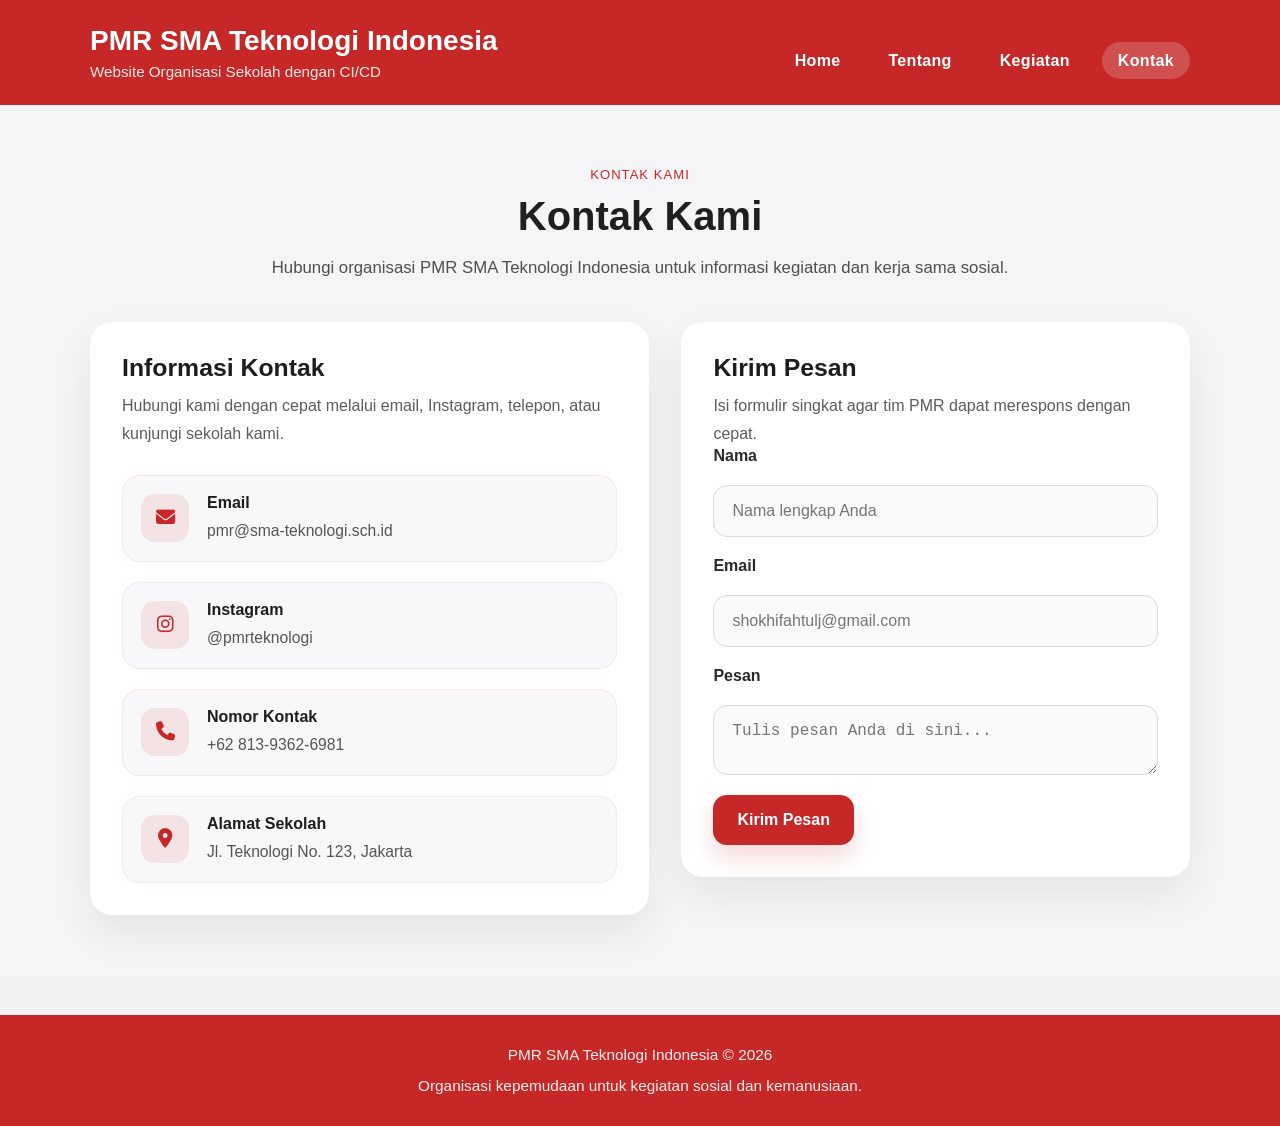
==== kontak.html @ 1abbb1f1 "Project website PMR pertama" ====
<!DOCTYPE html>
<html lang="id">
<head>
    <meta charset="UTF-8">
    <meta name="viewport" content="width=device-width, initial-scale=1.0">
    <title>Kontak - PMR SMA Teknologi Indonesia</title>

    <link rel="stylesheet" href="style.css">
    <link rel="stylesheet" href="https://cdnjs.cloudflare.com/ajax/libs/font-awesome/6.5.0/css/all.min.css" integrity="sha512-dY4h5D3a8X9x0t+r6JZQlGeauAF5Iwxg3gkO9zLvHk6CQYfOZy9ZT0Q7C3z4P5NIPo7TkTSwRpiu+Rme4UqWAg==" crossorigin="anonymous" referrerpolicy="no-referrer" />
</head>
<body>

    <!-- HEADER -->
    <header>
        <div class="container header-bar">
            <div class="brand">
                <h1>PMR SMA Teknologi Indonesia</h1>
                <p>Website Organisasi Sekolah dengan CI/CD</p>
            </div>
            <nav>
                <ul>
                    <li><a href="index.html">Home</a></li>
                    <li><a href="tentang.html">Tentang</a></li>
                    <li><a href="kegiatan.html">Kegiatan</a></li>
                    <li><a class="active" href="kontak.html">Kontak</a></li>
                </ul>
            </nav>
        </div>
    </header>

    <!-- SECTION KONTAK -->
    <section id="kontak" class="content contact-section">
        <div class="container">
            <div class="contact-intro">
                <span class="eyebrow">Kontak Kami</span>
                <h2>Kontak Kami</h2>
                <p>Hubungi organisasi PMR SMA Teknologi Indonesia untuk informasi kegiatan dan kerja sama sosial.</p>
            </div>

            <div class="contact-grid">
                <div class="contact-card info-card">
                    <div class="contact-card-header">
                        <h3>Informasi Kontak</h3>
                        <p>Hubungi kami dengan cepat melalui email, Instagram, telepon, atau kunjungi sekolah kami.</p>
                    </div>

                    <div class="contact-info-list">
                        <div class="contact-info-item">
                            <span class="icon"><i class="fa-solid fa-envelope"></i></span>
                            <div>
                                <h4>Email</h4>
                                <p>pmr@sma-teknologi.sch.id</p>
                            </div>
                        </div>
                        <div class="contact-info-item">
                            <span class="icon"><i class="fa-brands fa-instagram"></i></span>
                            <div>
                                <h4>Instagram</h4>
                                <p>@pmrteknologi</p>
                            </div>
                        </div>
                        <div class="contact-info-item">
                            <span class="icon"><i class="fa-solid fa-phone"></i></span>
                            <div>
                                <h4>Nomor Kontak</h4>
                                <p>+62 813-9362-6981</p>
                            </div>
                        </div>
                        <div class="contact-info-item">
                            <span class="icon"><i class="fa-solid fa-location-dot"></i></span>
                            <div>
                                <h4>Alamat Sekolah</h4>
                                <p>Jl. Teknologi No. 123, Jakarta</p>
                            </div>
                        </div>
                    </div>
                </div>

                <div class="contact-card form-card">
                    <div class="contact-card-header">
                        <h3>Kirim Pesan</h3>
                        <p>Isi formulir singkat agar tim PMR dapat merespons dengan cepat.</p>
                    </div>
                    <form>
                        <label for="nama">Nama</label>
                        <input type="text" id="nama" name="nama" placeholder="Nama lengkap Anda" required>

                        <label for="email">Email</label>
                        <input type="email" id="email" name="email" placeholder="shokhifahtulj@gmail.com" required>

                        <label for="pesan">Pesan</label>
                        <textarea id="pesan" name="pesan" placeholder="Tulis pesan Anda di sini..." required></textarea>

                        <button type="submit">Kirim Pesan</button>
                    </form>
                </div>
            </div>
        </div>
    </section>

    <footer>
        <div class="container">
            <p>PMR SMA Teknologi Indonesia © 2026</p>
            <p>Organisasi kepemudaan untuk kegiatan sosial dan kemanusiaan.</p>
        </div>
    </footer>

    <script src="script.js"></footer>
</body>
</html>
---- style.css ----
* {
    margin: 0;
    padding: 0;
    box-sizing: border-box;
}

body {
    font-family: Arial, sans-serif;
    background-color: #f2f2f2;
    color: #333;
    scroll-behavior: smooth;
}

.container {
    width: 90%;
    max-width: 1100px;
    margin: auto;
}

/* HEADER */

header {
    background-color: #c62828;
    color: white;
    padding: 25px 0;
    text-align: center;
    box-shadow: 0 4px 8px rgba(0,0,0,0.2);
}

header h1 {
    margin-bottom: 10px;
}

nav {
    display: flex;
    justify-content: center;
    align-items: center;
}

nav ul {
    list-style: none;
    margin-top: 16px;
    display: flex;
    gap: 16px;
    flex-wrap: wrap;
    justify-content: center;
    padding: 0;
}

nav ul li {
    margin: 0;
}

nav ul li a {
    text-decoration: none;
    color: white;
    font-weight: 600;
    transition: 0.25s ease;
    padding: 10px 16px;
    border-radius: 999px;
    letter-spacing: 0.02em;
}

nav ul li a:hover,
nav ul li a.active {
    background-color: rgba(255, 255, 255, 0.18);
    color: #fff;
}

/* HERO */

.hero {
    text-align: center;
    padding: 80px 20px;
}

.hero h2 {
    font-size: 36px;
    margin-bottom: 20px;
}

.hero p {
    font-size: 18px;
    margin-bottom: 30px;
}

button {
    background-color: #c62828;
    color: white;
    border: none;
    padding: 14px 28px;
    border-radius: 10px;
    cursor: pointer;
    font-size: 16px;
    transition: 0.3s;
    box-shadow: 0 4px 8px rgba(0,0,0,0.2);
}

button:hover {
    background-color: #8e0000;
    transform: scale(1.05);
}

/* CONTENT */

.content {
    padding: 60px 20px;
}

.content h2 {
    margin-bottom: 18px;
    color: #c62828;
    text-align: center;
}

.content p {
    max-width: 760px;
    margin: 0 auto 30px;
    color: #444;
    line-height: 1.8;
    font-size: 1rem;
}

.header-bar {
    display: flex;
    justify-content: space-between;
    align-items: center;
    gap: 30px;
}

.header-bar .brand {
    text-align: left;
}

.header-bar h1 {
    font-size: 1.75rem;
    margin-bottom: 6px;
}

.header-bar p {
    font-size: 0.95rem;
    opacity: 0.9;
}

.contact-section {
    background-color: #f5f5f7;
}

.contact-intro {
    max-width: 760px;
    margin: 0 auto 40px;
    text-align: center;
}

.contact-intro .eyebrow {
    color: #c62828;
    text-transform: uppercase;
    letter-spacing: 1px;
    font-size: 0.82rem;
    margin-bottom: 12px;
    display: inline-block;
}

.contact-intro h2 {
    font-size: 2.5rem;
    margin-bottom: 14px;
    color: #1f1f1f;
}

.contact-intro p {
    margin-bottom: 0;
    color: #4f4f4f;
    line-height: 1.75;
    font-size: 1.05rem;
}

.kegiatan-list {
    display: grid;
    grid-template-columns: repeat(auto-fit, minmax(260px, 1fr));
    gap: 24px;
    align-items: stretch;
    margin-top: 20px;
}

.kegiatan-card {
    transition: transform 0.3s ease, box-shadow 0.3s ease;
}

.kegiatan-card:hover {
    transform: translateY(-5px);
    box-shadow: 0 24px 35px rgba(0, 0, 0, 0.14);
}

.card-image {
    overflow: hidden;
    border-radius: 15px 15px 0 0;
}

.card-image img,
.kegiatan-card img {
    width: 100%;
    height: 240px;
    object-fit: cover;
    display: block;
    transition: transform 0.5s ease;
}

.kegiatan-card:hover .card-image img {
    transform: scale(1.05);
}

.contact-grid {
    display: grid;
    grid-template-columns: 1.1fr 1fr;
    gap: 32px;
    align-items: start;
}

.contact-card {
    background-color: #ffffff;
    border-radius: 22px;
    box-shadow: 0 18px 40px rgba(33, 33, 33, 0.08);
    padding: 32px;
    transition: transform 0.25s ease, box-shadow 0.25s ease;
}

.contact-card:hover {
    transform: translateY(-6px);
    box-shadow: 0 24px 50px rgba(33, 33, 33, 0.1);
}

.contact-card-header h3 {
    margin-bottom: 10px;
    color: #1d1d1d;
    font-size: 1.55rem;
}

.contact-card-header p {
    margin: 0;
    color: #5c5c5c;
    line-height: 1.7;
}

.contact-info-list {
    margin-top: 28px;
    display: grid;
    gap: 20px;
}

.contact-info-item {
    display: flex;
    align-items: flex-start;
    gap: 18px;
    padding: 18px;
    border-radius: 18px;
    background-color: #f8f8fa;
    border: 1px solid rgba(198, 40, 40, 0.08);
}

.contact-info-item .icon {
    width: 48px;
    height: 48px;
    border-radius: 14px;
    display: grid;
    place-items: center;
    background-color: rgba(198, 40, 40, 0.1);
    color: #c62828;
    font-size: 1.2rem;
}

.contact-info-item h4 {
    margin: 0 0 6px;
    font-size: 1rem;
    color: #1d1d1d;
}

.contact-info-item p {
    margin: 0;
    color: #555;
    font-size: 0.98rem;
    line-height: 1.6;
}

form {
    display: grid;
    gap: 20px;
}

input,
textarea {
    width: 100%;
    padding: 16px 18px;
    border: 1px solid #dadada;
    border-radius: 14px;
    font-size: 1rem;
    background-color: #fafafa;
    transition: border-color 0.25s ease, box-shadow 0.25s ease, transform 0.25s ease;
}

input:focus,
textarea:focus {
    outline: none;
    border-color: #c62828;
    box-shadow: 0 0 0 4px rgba(198, 40, 40, 0.12);
    transform: translateY(-1px);
    background-color: #fff;
}

label {
    font-weight: 600;
    color: #2a2a2a;
}

button[type="submit"] {
    cursor: pointer;
    background-color: #c62828;
    color: #fff;
    border: none;
    padding: 16px 24px;
    border-radius: 14px;
    font-size: 1rem;
    font-weight: 700;
    box-shadow: 0 12px 24px rgba(198, 40, 40, 0.18);
    transition: transform 0.25s ease, background-color 0.25s ease;
    width: fit-content;
}

button[type="submit"]:hover {
    background-color: #a32020;
    transform: translateY(-2px);
}

@media (max-width: 992px) {
    .contact-grid {
        grid-template-columns: 1fr;
    }
}

@media (max-width: 768px) {
    .header-bar {
        flex-direction: column;
        text-align: center;
    }

    .header-bar .brand {
        width: 100%;
    }

    nav ul {
        justify-content: center;
    }

    .contact-intro h2 {
        font-size: 2rem;
    }

    .contact-card {
        padding: 24px;
    }
}

/* FOOTER */

footer {
    background-color: #c62828;
    color: white;
    text-align: center;
    padding: 22px 20px;
    margin-top: 40px;
}

footer p {
    margin: 6px 0;
    color: rgba(255,255,255,0.92);
    font-size: 0.96rem;
    line-height: 1.6;
}

/* RESPONSIVE */

@media (max-width: 768px) {

    nav ul li {
        display: block;
        margin: 10px 0;
    }

    .hero h2 {
        font-size: 28px;
    }

    .hero p {
        font-size: 16px;
    }
}
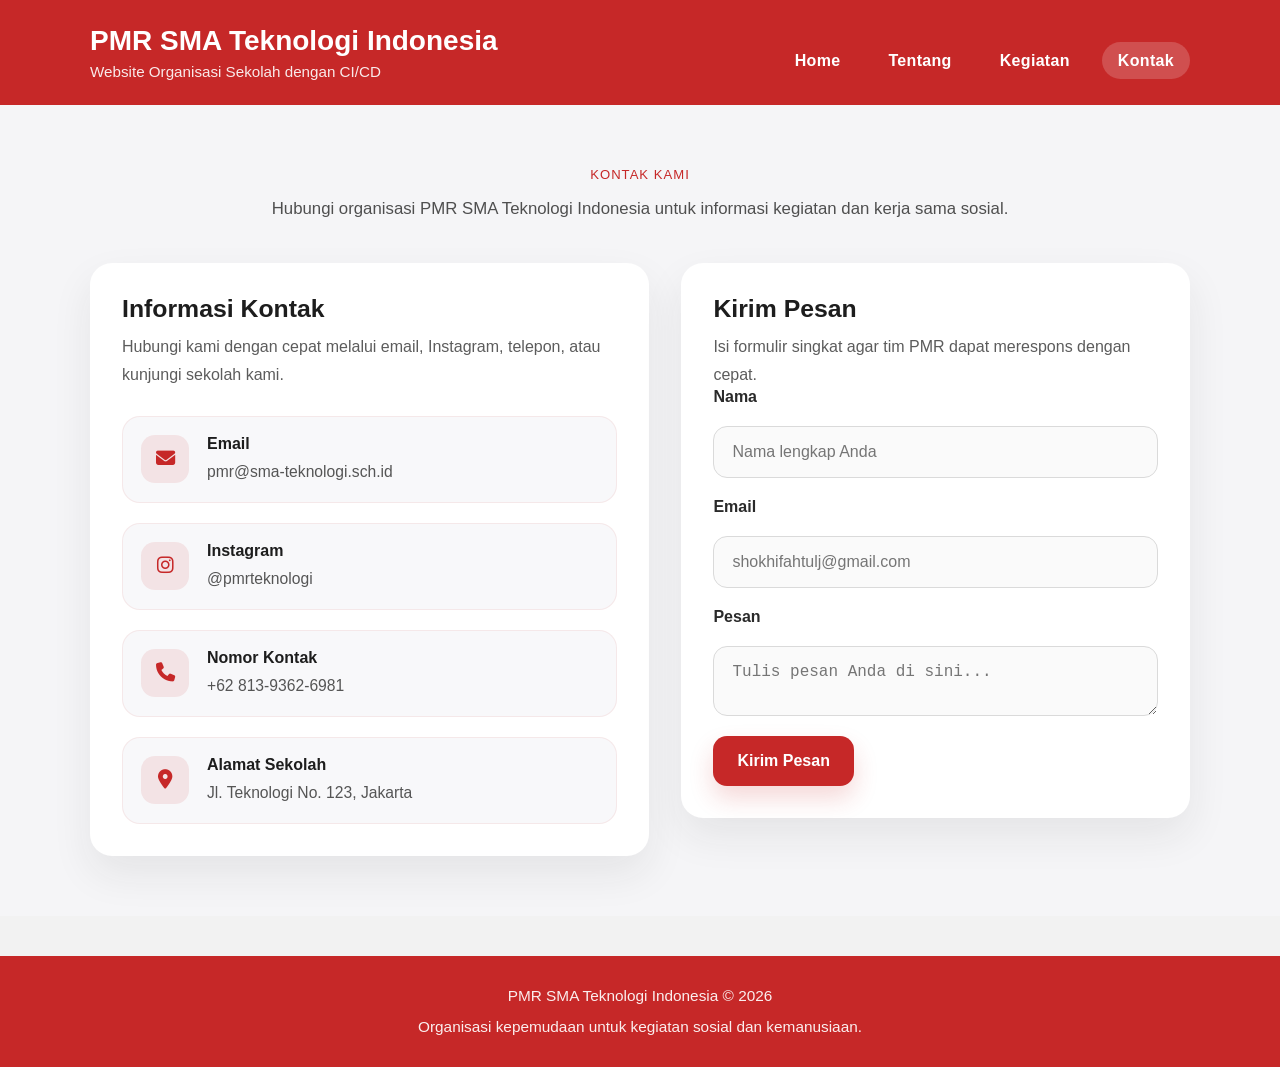
==== commit ab965117: "Update kontak.html" ====
--- a/kontak.html
+++ b/kontak.html
@@ -33,7 +33,6 @@
         <div class="container">
             <div class="contact-intro">
                 <span class="eyebrow">Kontak Kami</span>
-                <h2>Kontak Kami</h2>
                 <p>Hubungi organisasi PMR SMA Teknologi Indonesia untuk informasi kegiatan dan kerja sama sosial.</p>
             </div>
 
@@ -107,4 +106,4 @@
 
     <script src="script.js"></footer>
 </body>
-</html>+</html>
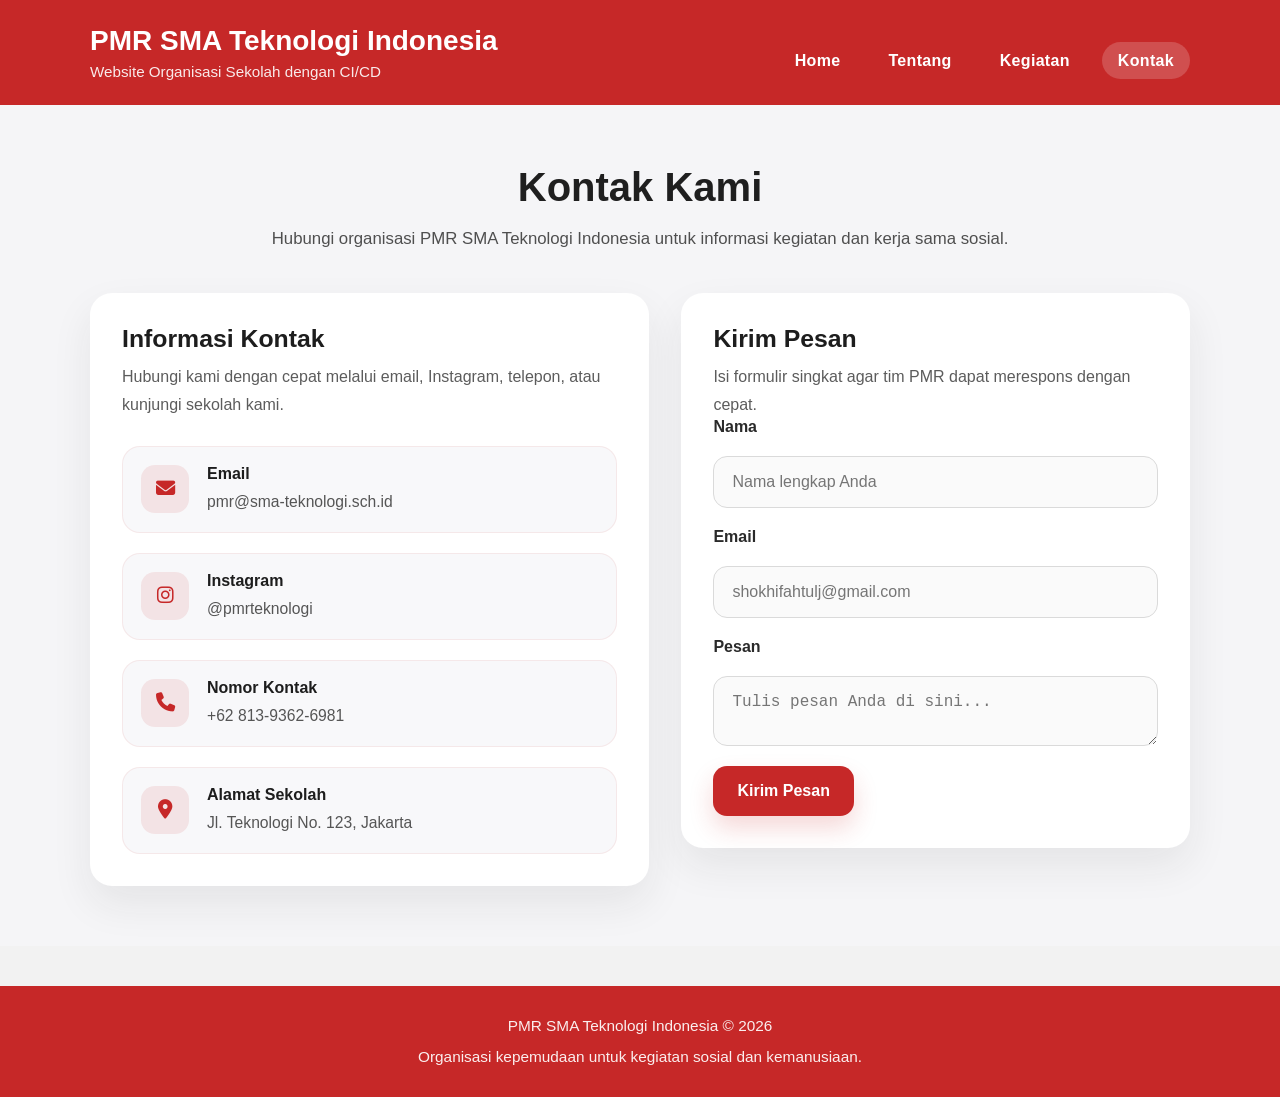
==== commit 1e8e1a93: "Update kontak.html" ====
--- a/kontak.html
+++ b/kontak.html
@@ -32,7 +32,7 @@
     <section id="kontak" class="content contact-section">
         <div class="container">
             <div class="contact-intro">
-                <span class="eyebrow">Kontak Kami</span>
+                <h2>Kontak Kami</h2>
                 <p>Hubungi organisasi PMR SMA Teknologi Indonesia untuk informasi kegiatan dan kerja sama sosial.</p>
             </div>
 
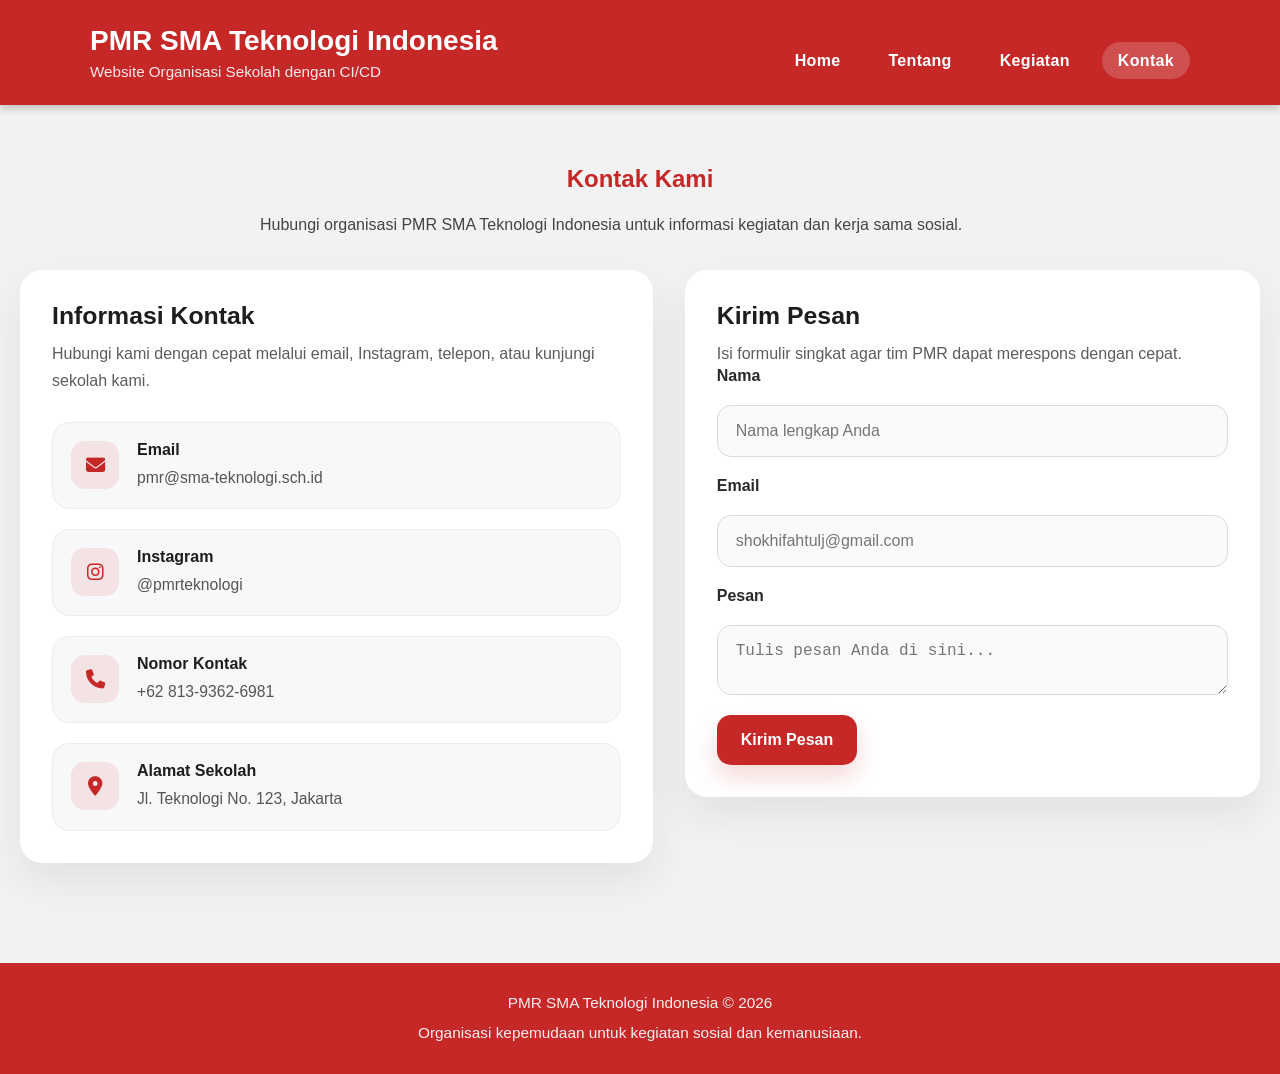
==== commit a32e7dd3: "Update kontak.html" ====
--- a/kontak.html
+++ b/kontak.html
@@ -29,10 +29,10 @@
     </header>
 
     <!-- SECTION KONTAK -->
-    <section id="kontak" class="content contact-section">
+    <section id="kontak" class="content">
         <div class="container">
-            <div class="contact-intro">
                 <h2>Kontak Kami</h2>
+                
                 <p>Hubungi organisasi PMR SMA Teknologi Indonesia untuk informasi kegiatan dan kerja sama sosial.</p>
             </div>
 
